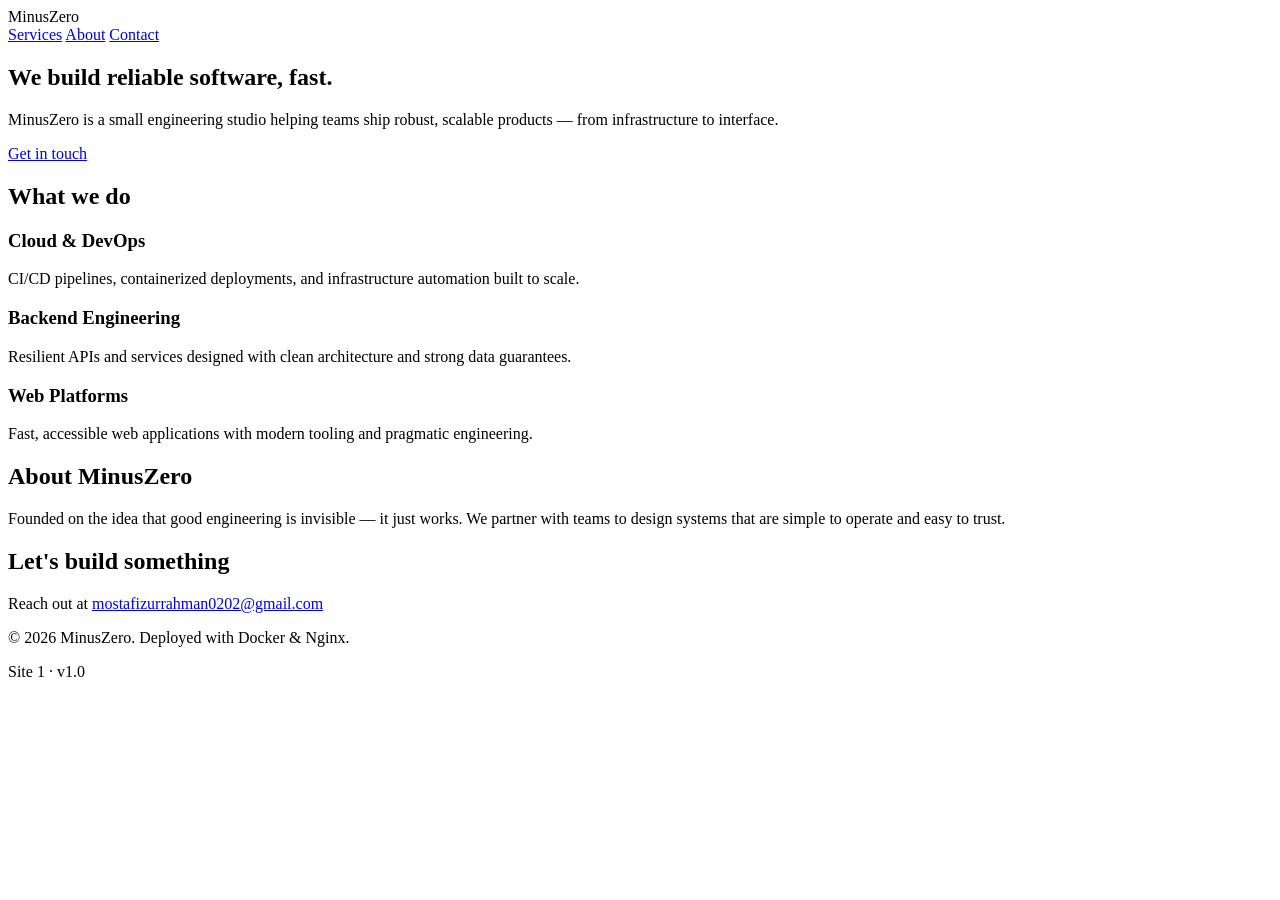
==== site1/index.html @ a6e3ca33 "test aws and automatically deolpy is ok" ====
<!doctype html>
<html lang="en">
    <head>
        <meta charset="UTF-8" />
        <meta name="viewport" content="width=device-width, initial-scale=1.0" />
        <title>MinusZero — Engineering the Future is here...</title>
        <link rel="stylesheet" href="style.css" />
    </head>
    <body>
        <header class="navbar">
            <div class="brand">Minus<span>Zero</span></div>
            <nav>
                <a href="#services">Services</a>
                <a href="#about">About</a>
                <a href="#contact">Contact</a>
            </nav>
        </header>

        <section class="hero">
            <div class="hero-content">
                <h1>We build reliable software, fast.</h1>
                <p>
                    MinusZero is a small engineering studio helping teams ship
                    robust, scalable products — from infrastructure to
                    interface.
                </p>
                <a class="cta" href="#contact">Get in touch</a>
            </div>
        </section>

        <section id="services" class="services">
            <h2>What we do</h2>
            <div class="cards">
                <div class="card">
                    <h3>Cloud &amp; DevOps</h3>
                    <p>
                        CI/CD pipelines, containerized deployments, and
                        infrastructure automation built to scale.
                    </p>
                </div>
                <div class="card">
                    <h3>Backend Engineering</h3>
                    <p>
                        Resilient APIs and services designed with clean
                        architecture and strong data guarantees.
                    </p>
                </div>
                <div class="card">
                    <h3>Web Platforms</h3>
                    <p>
                        Fast, accessible web applications with modern tooling
                        and pragmatic engineering.
                    </p>
                </div>
            </div>
        </section>

        <section id="about" class="about">
            <h2>About MinusZero</h2>
            <p>
                Founded on the idea that good engineering is invisible — it just
                works. We partner with teams to design systems that are simple
                to operate and easy to trust.
            </p>
        </section>

        <section id="contact" class="contact">
            <h2>Let's build something</h2>
            <p>
                Reach out at
                <a href="mailto:mostafizurrahman0202@gmail.com"
                    >mostafizurrahman0202@gmail.com</a
                >
            </p>
        </section>

        <footer>
            <p>&copy; 2026 MinusZero. Deployed with Docker &amp; Nginx.</p>
            <p class="version">Site 1 · v1.0</p>
        </footer>
    </body>
</html>
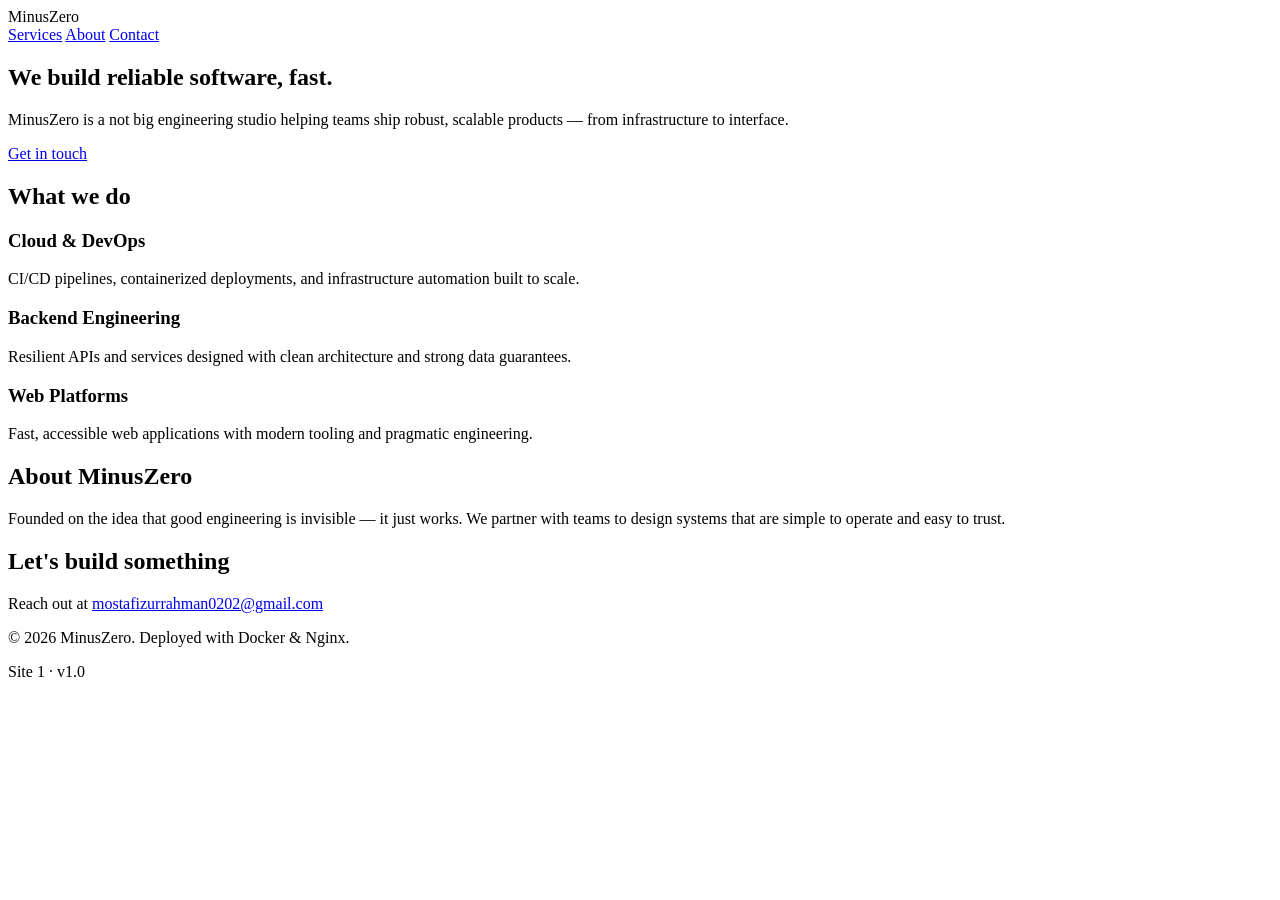
==== commit a9af57fa: "feat: add automated deployment script with Docker image cleanup test : [2]" ====
--- a/site1/index.html
+++ b/site1/index.html
@@ -20,7 +20,7 @@
             <div class="hero-content">
                 <h1>We build reliable software, fast.</h1>
                 <p>
-                    MinusZero is a small engineering studio helping teams ship
+                    MinusZero is a not big engineering studio helping teams ship
                     robust, scalable products — from infrastructure to
                     interface.
                 </p>
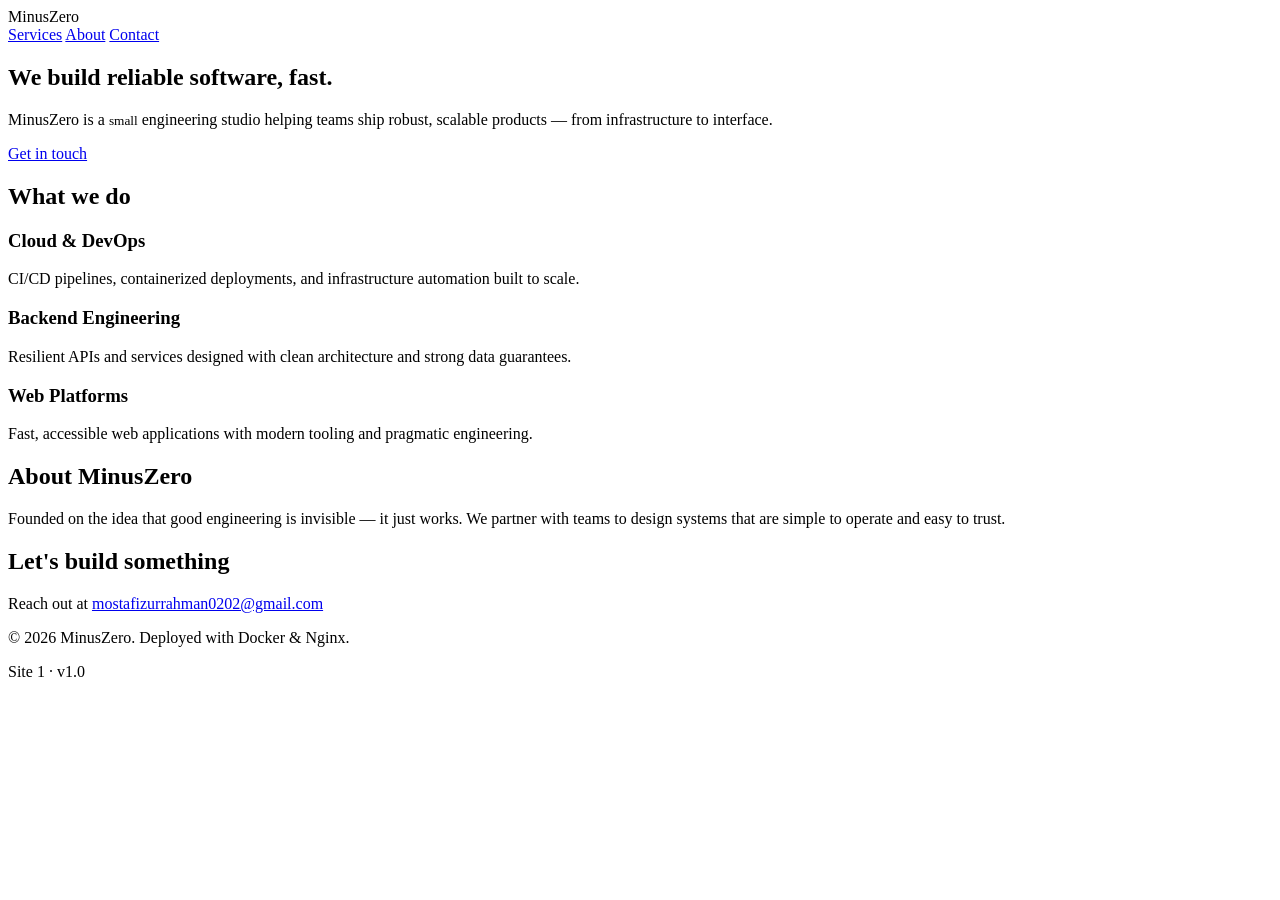
==== commit 5f03b7ed: "feat: add automated deployment script with Docker image cleanup test : [3]" ====
--- a/site1/index.html
+++ b/site1/index.html
@@ -20,9 +20,9 @@
             <div class="hero-content">
                 <h1>We build reliable software, fast.</h1>
                 <p>
-                    MinusZero is a not big engineering studio helping teams ship
-                    robust, scalable products — from infrastructure to
-                    interface.
+                    MinusZero is a <small>small</small> engineering studio
+                    helping teams ship robust, scalable products — from
+                    infrastructure to interface.
                 </p>
                 <a class="cta" href="#contact">Get in touch</a>
             </div>
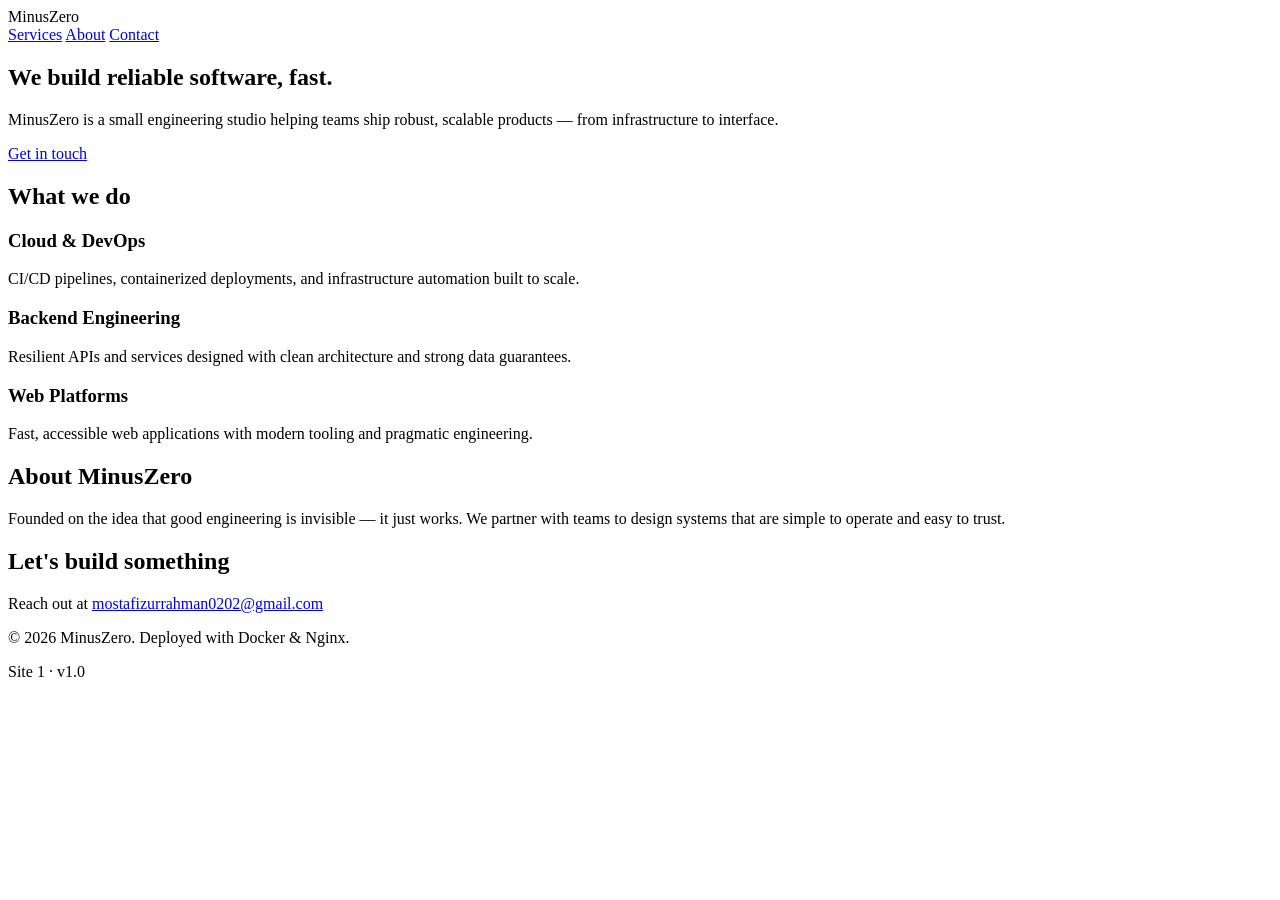
==== commit 8ab3dea7: "feat: add automated deployment script with Docker image cleanup test : [6]" ====
--- a/site1/index.html
+++ b/site1/index.html
@@ -20,9 +20,9 @@
             <div class="hero-content">
                 <h1>We build reliable software, fast.</h1>
                 <p>
-                    MinusZero is a <small>small</small> engineering studio
-                    helping teams ship robust, scalable products — from
-                    infrastructure to interface.
+                    MinusZero is a small engineering studio helping teams ship
+                    robust, scalable products — from infrastructure to
+                    interface.
                 </p>
                 <a class="cta" href="#contact">Get in touch</a>
             </div>
